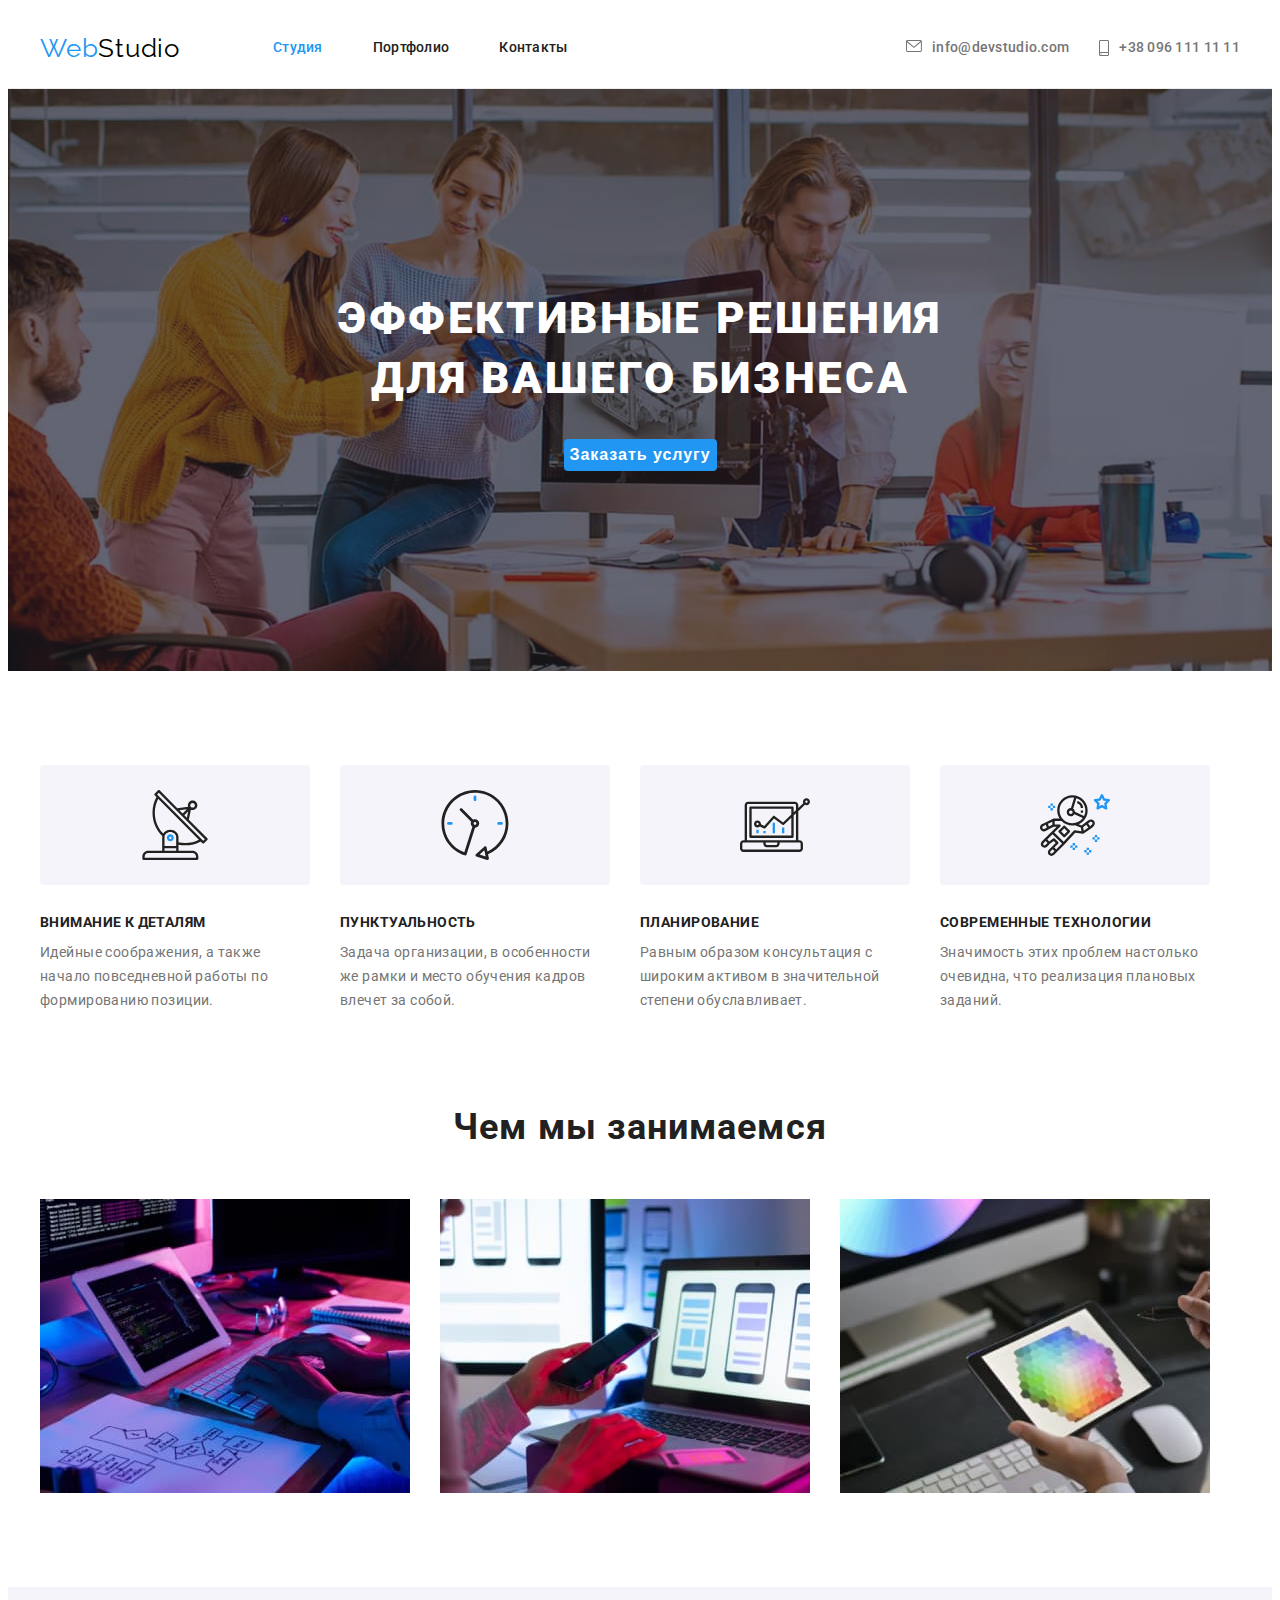
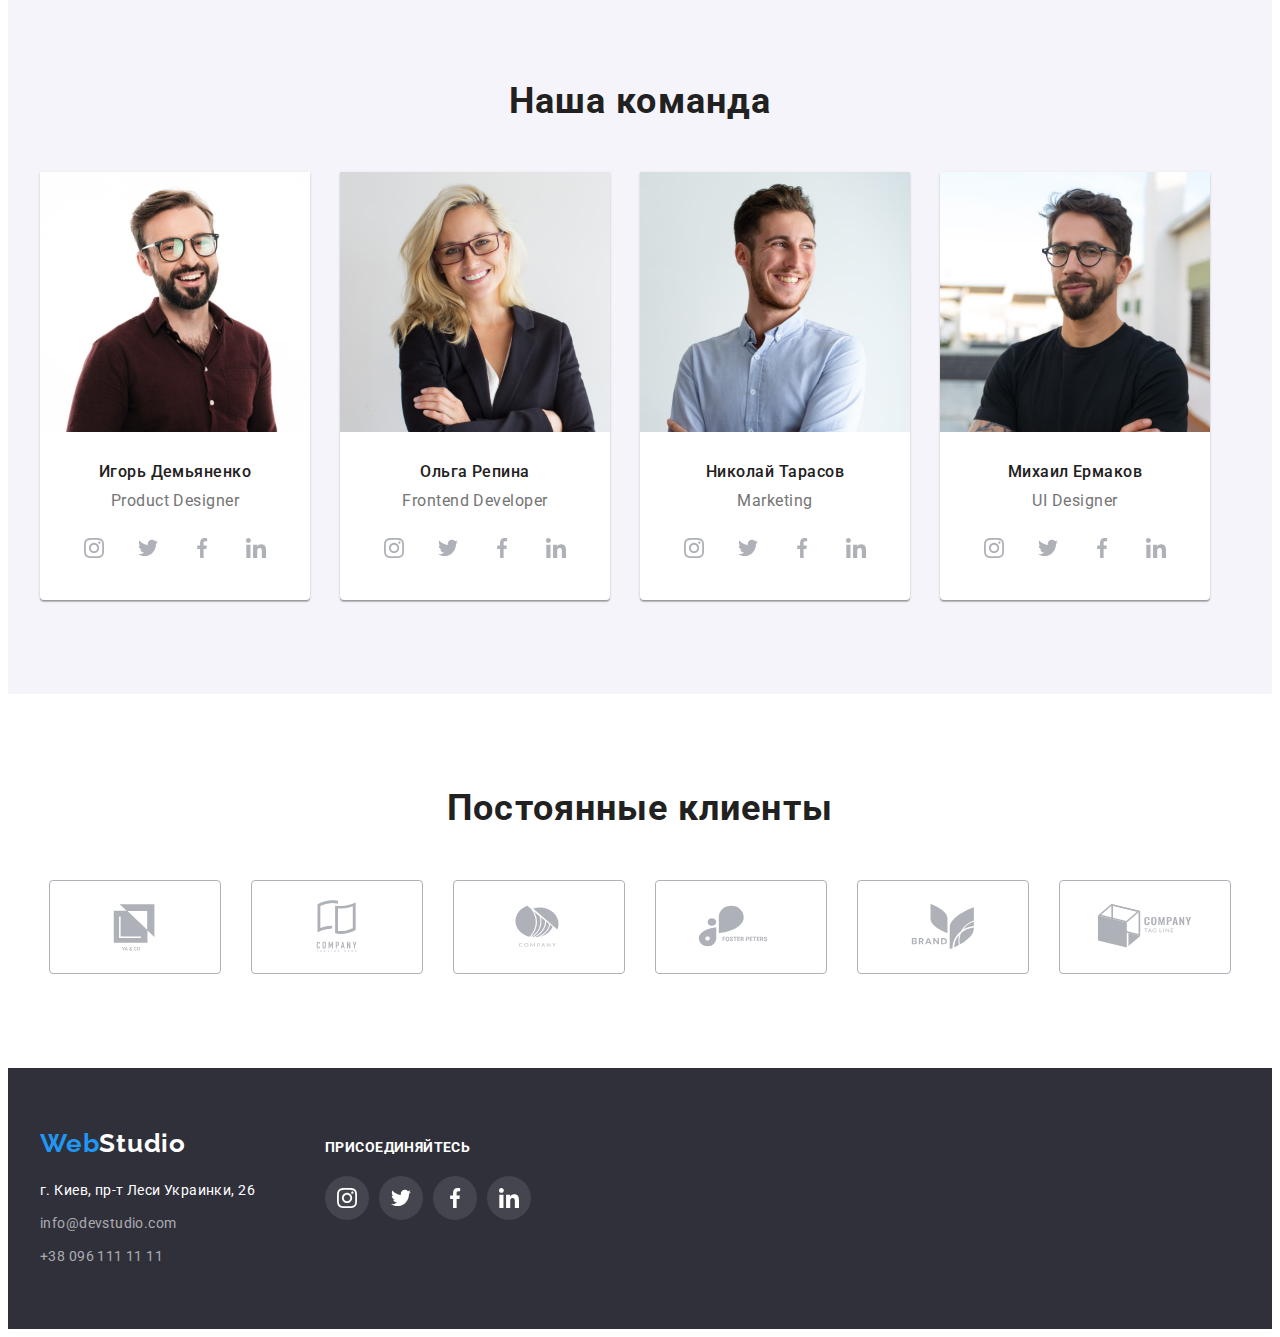
==== index.html @ e710389e "1" ====
<!DOCTYPE html>
<html lang="ru">
<head>
   
    <meta charset="UTF-8">
    <meta http-equiv="X-UA-Compatible" content="IE=edge">
    <meta name="viewport" content="width=device-width, initial-scale=1.0">
    <title>Document</title>
    <link rel="stylesheet" href="https://cdnjs.cloudflare.com/ajax/libs/modern-normalize/1.1.0/modern-normalize.min.css"
        integrity="sha512-wpPYUAdjBVSE4KJnH1VR1HeZfpl1ub8YT/NKx4PuQ5NmX2tKuGu6U/JRp5y+Y8XG2tV+wKQpNHVUX03MfMFn9Q=="
        crossorigin="anonymous" referrerpolicy="no-referrer" />
    <link rel="preconnect" href="https://fonts.googleapis.com">
    <link rel="preconnect" href="https://fonts.gstatic.com" crossorigin>
    <link href="https://fonts.googleapis.com/css2?family=Roboto&display=swap" rel="stylesheet">
    <link rel="preconnect" href="https://fonts.googleapis.com">
    <link rel="preconnect" href="https://fonts.gstatic.com" crossorigin>
    <link href="https://fonts.googleapis.com/css2?family=Raleway:wght@700&family=Roboto:wght@400;500;700;900&display=swap"
        rel="stylesheet">
    <link rel="stylesheet" href="./css/styles.css">
</head>

<body>
    <!-- header -->
    <header class="header">
        <div class="container header-container">
        <nav class="nav">
            <a class="link logo" lang="en" href="./index.html">Web<span>Studio</span></a>
            <ul class="nav-list">
                <li class="item nav-item"><a class="link header-link current" href="./index.html">Студия</a></li>
                <li class="item nav-item"><a class="link header-link" href="./portfolio.html">Портфолио</a></li>
                <li class="item nav-item"><a class="link header-link" href="">Контакты</a></li>
            </ul>
        </nav>
        <div class="header-contacts">
        <ul class="nav-contacts">
            <li class="contacts-items item header-mail"><a class="header-contacts link-mail" href="mailto:info@devstudio.com">
             <svg class="header-icons header-icons-" width="16" height="12">
                <use href="./img/sprite/icons.svg#icon-envelope">
                </use>
            </svg>
                info@devstudio.com</a>
            </li>
            <li class="contacts-items header-tel">
                <a class="header-contacts link-tel" href="tel:+380961111111">
                    <svg class="header-icons header-icons-smart" width="10" height="16">
                        <use href="./img/sprite/icons.svg#icon-smartphone">
                        </use>
                    </svg>
                    +38 096 111 11 11</a>
            </li>
        </ul>
        </div>
        </div>
    </header>
    <!-- main -->
    <main>
        <!-- hero -->
        <section class="hero">
            <div class="container">
            <h1>Эффективные решения<br> для вашего бизнеса</h1>
            <button class="button butoon-hero" type="button">Заказать услугу</button>
            </div>
        </section>
        <!-- information_about_the_company -->
        <section class="information">
            <div class="container information-container">
            <h2 class="visually-hidden">О нас</h2>
            <ul class="information-list">
                <li class="list information-item">
                    <div class="information-svg">
                        <svg class="information-icon-imege" width="70" height="70">
                            <use href="img/sprite/icons.svg#icon-antenna">
                            </use>
                        </svg>
                    </div>
                    <h3 class="information-titel">Внимание к деталям</h3>
                    <p class="information-after-titel">Идейные соображения, а также начало повседневной работы по формированию позиции.</p>
                </li>
                <li class="item information-item">
                    <div class="information-svg">
                        <svg class="information-icon-imege" width="70" height="70">
                            <use href="img/sprite/icons.svg#icon-clock">
                            </use>
                        </svg>
                    </div>
                    <h3 class="information-titel">Пунктуальность</h3>
                    <p class="information-after-titel">Задача организации, в особенности же рамки и место обучения кадров влечет за собой.</p>
                </li>
                <li class="item information-item">
                    <div class="information-svg">
                        <svg class="information-icon-imege" width="70" height="70">
                            <use href="img/sprite/icons.svg#icon-diagram">
                            </use>
                        </svg>
                    </div>
                    <h3 class="information-titel">Планирование</h3>
                    <p class="information-after-titel">Равным образом консультация с широким активом в значительной степени обуславливает.</p>
                </li>
                <li class="item information-item">
                    <div class="information-svg">
                        <svg class="information-icon-imege" width="70" height="70">
                            <use href="img/sprite/icons.svg#icon-astronaut">
                            </use>
                        </svg>
                    </div>
                    <h3 class="information-titel">Современные технологии</h3>
                    <p class="information-after-titel">Значимость этих проблем настолько очевидна, что реализация плановых заданий.</p>
                </li>
            </ul>
            </div>
        </section>
        <!-- what_are_we_doing -->
        <section class="services">
            <div class="container">
            <h2 class="work">Чем мы занимаемся</h2>
            <ul class="work-list">
                <li class="item work-item">
                    <img src="./img/what_are_we_doing/img.jpg" alt="На мониторе изображена вёрска" width="370" height="294">
                </li>
                <li class="item work-item">
                    <img src="./img/what_are_we_doing/img1.jpg" alt="Адаптирование под платформы" width="370" height="294">
                </li>
                <li class="item work-item">
                    <img src="./img/what_are_we_doing/img2.jpg" alt="Оформление" width="370" height="294">
                </li>
            </ul>
            </div>
        </section>
        <!-- our_team -->
        <section class="our-team">
            <div class="container">
            <h2 class="team">Наша команда</h2>
            <ul class="team-list">
                <li class="item team-item">
                    <img src="./img/our_team/img.jpg" alt="Парень, участник команды" width="270" height="260">
                    <div class="team-name">
                    <h3 class="team-title">Игорь Демьяненко</h3>
                    <p class="team-after-title" lang="en">Product Designer</p>
                      <ul class="team-list-kontacts">
                          <li class="list-kontacts-item">
                              <a href="" class="team-social-link" target="blank" rel="noopener noreferrer">
                                  <svg class="team-social-icon" width="20" height="20">
                                      <use href="./img/sprite/icons.svg#icon-instagram">
                                      </use>
                                    </svg>
                                </a>
                            </li>
                          <li class="list-kontacts-item">
                              <a href="" class="team-social-link" target="blank" rel="noopener noreferrer">
                                  <svg class="team-social-icon" width="20" height="20">
                                      <use href="./img/sprite/icons.svg#icon-twitter">
                                      </use>
                                    </svg>
                                </a>
                            </li>
                          <li class="list-kontacts-item">
                              <a href="" class="team-social-link" target="blank" rel="noopener noreferrer">
                                  <svg class="team-social-icon" width="20" height="20">
                                      <use href="./img/sprite/icons.svg#icon-facebook">
                                      </use>
                                    </svg>
                                </a>
                            </li>
                          <li class="list-kontacts-item">
                              <a href="" class="team-social-link" target="blank" rel="noopener noreferrer">
                                  <svg class="team-social-icon" width="20" height="20">
                                      <use href="./img/sprite/icons.svg#icon-linkedin">
                                      </use>
                                    </svg>
                                </a>
                            </li>
                      </ul>
                </div>
                </li>
                <li class="item team-item">
                    <img src="./img/our_team/img1.jpg" alt="Девушка, участница команды" width="270" height="260">
                    <div class="team-name">
                    <h3 class="team-title">Ольга Репина</h3>
                    <p class="team-after-title" lang="en">Frontend Developer</p>
                        <ul class="team-list-kontacts">
                            <li class="list-kontacts-item">
                                <a href="" class="team-social-link" target="blank" rel="noopener noreferrer">
                                    <svg class="team-social-icon" width="20" height="20">
                                        <use href="./img/sprite/icons.svg#icon-instagram">
                                        </use>
                                    </svg>
                                </a>
                            </li>
                            <li class="list-kontacts-item">
                                <a href="" class="team-social-link" target="blank" rel="noopener noreferrer">
                                    <svg class="team-social-icon" width="20" height="20">
                                        <use href="./img/sprite/icons.svg#icon-twitter">
                                        </use>
                                    </svg>
                                </a>
                            </li>
                            <li class="list-kontacts-item">
                                <a href="" class="team-social-link" target="blank" rel="noopener noreferrer">
                                    <svg class="team-social-icon" width="20" height="20">
                                        <use href="./img/sprite/icons.svg#icon-facebook">
                                        </use>
                                    </svg>
                                </a>
                            </li>
                            <li class="list-kontacts-item">
                                <a href="" class="team-social-link" target="blank" rel="noopener noreferrer">
                                    <svg class="team-social-icon" width="20" height="20">
                                        <use href="./img/sprite/icons.svg#icon-linkedin">
                                        </use>
                                    </svg>
                                </a>
                            </li>
                        </ul>
                    </div>
                </li>
                <li class="item team-item">
                    <img src="./img/our_team/img2.jpg" alt="Парень, участник команды" width="270" height="260">
                    <div class="team-name">
                    <h3 class="team-title">Николай Тарасов</h3>
                    <p class="team-after-title" lang="en">Marketing</p>
                        <ul class="team-list-kontacts">
                            <li class="list-kontacts-item">
                                <a href="" class="team-social-link" target="blank" rel="noopener noreferrer">
                                    <svg class="team-social-icon" width="20" height="20">
                                        <use href="./img/sprite/icons.svg#icon-instagram" target="blank" rel="noopener noreferrer">
                                        </use>
                                    </svg>
                                </a>
                            </li>
                            <li class="list-kontacts-item">
                                <a href="" class="team-social-link" target="blank" rel="noopener noreferrer">
                                    <svg class="team-social-icon" width="20" height="20">
                                        <use href="./img/sprite/icons.svg#icon-twitter" target="blank" rel="noopener noreferrer">
                                        </use>
                                    </svg>
                                </a>
                            </li>
                            <li class="list-kontacts-item">
                                <a href="" class="team-social-link" target="blank" rel="noopener noreferrer">
                                    <svg class="team-social-icon" width="20" height="20">
                                        <use href="./img/sprite/icons.svg#icon-facebook" target="blank" rel="noopener noreferrer">
                                        </use>
                                    </svg>
                                </a>
                            </li>
                            <li class="list-kontacts-item">
                                <a href="" class="team-social-link" target="blank" rel="noopener noreferrer">
                                    <svg class="team-social-icon" width="20" height="20">
                                        <use href="./img/sprite/icons.svg#icon-linkedin" target="blank" rel="noopener noreferrer">
                                        </use>
                                    </svg>
                                </a>
                            </li>
                        </ul>
                    </div>
                </li>
                <li class="item team-item">
                    <img src="./img/our_team/img3.jpg" alt="Парень, участник команды" width="270" height="260">
                    <div class="team-name">
                    <h3 class="team-title">Михаил Ермаков</h3>
                    <p class="team-after-title" lang="en">UI Designer</p>
                        <ul class="team-list-kontacts">
                            <li class="list-kontacts-item">
                                <a href="" class="team-social-link" target="blank" rel="noopener noreferrer">
                                    <svg class="team-social-icon" width="20" height="20">
                                        <use href="./img/sprite/icons.svg#icon-instagram">
                                        </use>
                                    </svg>
                                </a>
                            </li>
                            <li class="list-kontacts-item">
                                <a href="" class="team-social-link" target="blank" rel="noopener noreferrer">
                                    <svg class="team-social-icon" width="20" height="20">
                                        <use href="./img/sprite/icons.svg#icon-twitter">
                                        </use>
                                    </svg>
                                </a>
                            </li>
                            <li class="list-kontacts-item">
                                <a href="" class="team-social-link" target="blank" rel="noopener noreferrer">
                                    <svg class="team-social-icon" width="20" height="20">
                                        <use href="./img/sprite/icons.svg#icon-facebook">
                                        </use>
                                    </svg>
                                </a>
                            </li>
                            <li class="list-kontacts-item">
                                <a href="" class="team-social-link" target="blank" rel="noopener noreferrer">
                                    <svg class="team-social-icon" width="20" height="20">
                                        <use href="./img/sprite/icons.svg#icon-linkedin">
                                        </use>
                                    </svg>
                                </a>
                            </li>
                        </ul>
                    </div>
                </li>
            </ul>
            </div>
        </section>
        <!-- regular-customers -->
        <section class="customers">
            <div class="container">
                <h2 class="customers-title">Постоянные клиенты</h2>
                <ul class="customers-list">
                    <li class="customers-item">
                        <a href=""  class="customers-link" target="blank" rel="noopener noreferrer">
                            <svg class="customers-svg" width="106" height="60">
                                <use href="./img/sprite/icons.svg#icon-Logo1">
                                </use>
                            </svg>
                        </a>
                    </li>
                    <li class="customers-item">
                        <a href=""  class="customers-link" target="blank" rel="noopener noreferrer">
                            <svg class="customers-svg" width="106" height="60">
                                <use href="./img/sprite/icons.svg#icon-Logo2">
                                </use>
                            </svg>
                        </a>
                    </li>
                    <li class="customers-item">
                        <a href=""  class="customers-link" target="blank" rel="noopener noreferrer">
                            <svg class="customers-svg" width="106" height="60">
                                <use href="./img/sprite/icons.svg#icon-Logo3">
                                </use>
                            </svg>
                        </a>
                    </li>
                    <li class="customers-item">
                        <a href=""  class="customers-link" target="blank" rel="noopener noreferrer">
                            <svg class="customers-svg" width="106" height="60">
                                <use href="./img/sprite/icons.svg#icon-Logo4">
                                </use>
                            </svg>
                        </a>
                    </li>
                    <li class="customers-item">
                        <a href=""  class="customers-link" target="blank" rel="noopener noreferrer">
                            <svg class="customers-svg" width="106" height="60">
                                <use href="./img/sprite/icons.svg#icon-Logo5">
                                </use>
                            </svg>
                        </a>
                    </li>
                    <li class="customers-item">
                        <a href="" class="customers-link" target="blank" rel="noopener noreferrer">
                            <svg class="customers-svg" width="106" height="60">
                                <use href="./img/sprite/icons.svg#icon-Logo6">
                                </use>
                            </svg>
                        </a>
                    </li>
                </ul>
            </div>
        </section>
    </main>
    <!-- footer -->
    <footer class="footer">
        <div class="container">
         <div class="footer-adres"> 
        <a class="link footer-logo" lang="en" href="./index.html">Web<span>Studio</span></a>
        <address class="address">
        <ul class="address-list">
            <li  class="footer-item">
                <a class="link address-item-map" href="https://goo.gl/maps/XnTj627wTrtUJCZ2A" target="blank" rel="noopener noreferrer">г. Киев, пр-т Леси Украинки, 26</a>
            </li>
            <li  class="footer-item">
                <a class="link address-item" href="mailto:info@devstudio.com">info@devstudio.com</a>
            </li>
             <li  class="footer-item">
                <a class="link address-item" href="tel:+380961111111">+38 096 111 11 11</a>
             </li>
         </ul>  
        </address>
        </div>
        <div class="footer-adres">
        <h3 class="footer-social-title">присоединяйтесь</h3>
        <ul class="footer-social">
            <li class="footer-social-item"> <a href="" class="footer-social-link" target="blank" rel="noopener noreferrer">
                <svg class="footer-svg" width="20" height="20">
                    <use href="./img/sprite/icons.svg#icon-instagram">

                    </use>
                </svg>
            </a>
        </li>
            <li class="footer-social-item"> <a href="" class="footer-social-link" target="blank" rel="noopener noreferrer">
                <svg class="footer-svg" width="20" height="20">
                    <use href="./img/sprite/icons.svg#icon-twitter">

                    </use>
                </svg>
            </a>
        </li>
            <li class="footer-social-item"> <a href="" class="footer-social-link" target="blank" rel="noopener noreferrer">
                <svg class="footer-svg" width="20" height="20">
                    <use href="./img/sprite/icons.svg#icon-facebook">

                    </use>
                </svg>
            </a>
        </li>
            <li class="footer-social-item"> <a href="" class="footer-social-link" target="blank" rel="noopener noreferrer">
                <svg class="footer-svg" width="20" height="20">
                    <use href="./img/sprite/icons.svg#icon-linkedin">

                    </use>
                </svg>
            </a>
        </li>
        </ul>
        </div>
        </div>
    </footer>

</body>

</html>
---- css/styles.css ----
:root {
  --item-point: none;
  --title-color: #212121;
  --decoration-none: none;
  --link-accent-color: #2196f3;
}

body {
  font-family: "Roboto", sans-serif;
}

h1,
h2,
h3,
h4,
h5,
h6,
p {
  margin: 0;
}
ul,
ol {
  margin: 0;
  padding-left: 0;
}

button {
  cursor: pointer;
}

img {
  display: block;
}

.container {
  width: 1200px;
  padding-left: 15px;
  padding-right: 15px;
  margin: 0 auto;
}

li {
  list-style: var(--item-point);
}

.link {
  text-decoration: var(--decoration-none);
  color: var(--title-color);
}

.link:hover,
.link:focus {
  color: var(--link-accent-color);
}
.current {
  color: var(--link-accent-color);
}
.header-link:hover,
.header-link:focus {
  color: var(--link-accent-color);
}

.visually-hidden {
  position: absolute;
  white-space: nowrap;
  width: 1px;
  height: 1px;
  overflow: hidden;
  border: 0;
  padding: 0;
  clip: rect(0 0 0 0);
  clip-path: inset(50%);
  margin: -1px;
}

/*  ---------      HEADER   ---------    */

.header {
  border-bottom: 1px solid #ececec;
}
.header-container {
  display: flex;
  align-items: center;
}
.nav {
  display: flex;
  align-items: center;
}

.logo span {
  text-decoration: var(--decoration-none);
  font-family: "Raleway";
  font-weight: 700px;
  font-size: 26px;
  line-height: 1.19;
  letter-spacing: 0.03em;
  color: #000000;
  text-decoration: var(--decoration-none);
}

.logo {
  margin-right: 93px;
  text-decoration: var(--decoration-none);
  font-family: "Raleway", "sans-serif";
  font-weight: 700px;
  font-size: 26px;
  line-height: 1.19;
  letter-spacing: 0.03em;
  color: #2196f3;
}

.header-link {
  display: block;
  padding-bottom: 32px;
  padding-top: 32px;
}

.nav-contacts {
  display: flex;
  align-items: center;
}

.nav-list {
  display: flex;
  font-weight: 500;
  font-size: 14px;
  line-height: 1.14;
  letter-spacing: 0.02em;
}

.nav-list > .nav-item:not(:last-child) {
  margin-right: 50px;
}

.header-contacts:hover,
.nav-contacts:focus {
  color: var(--link-accent-color);
}

.header-contacts {
  display: flex;
  text-align: center;
  margin-left: auto;
  text-decoration: var(--decoration-none);
  font-weight: 500;
  font-size: 14px;
  line-height: 1.14;
  letter-spacing: 0.02em;
  color: #757575;
}

.contacts-items:not(:last-child) {
  margin-right: 30px;
}

.header-icons {
  fill: currentColor;
  display: flex;
  align-items: center;
  margin-right: 10px;
}

.header-icons:hover,
.header-icons:focus {
  color: var(--link-accent-color);
}

/* ------------HERO---------------------  */
.hero {
  max-width: 1600px;
  margin: 0 auto;
  padding-top: 200px;
  padding-bottom: 200px;
  background-color: #2f303a;
  background-image: linear-gradient(
      rgba(47, 48, 58, 0.4),
      rgba(47, 48, 58, 0.4)
    ),
    url(../img/hero/hero-img.jpg);
  background-repeat: no-repeat;
  background-position: center;
  background-size: cover;
}

h1 {
  margin-bottom: 30px;
  text-align: center;
  font-weight: 900;
  font-size: 44px;
  line-height: 1.36;
  letter-spacing: 0.06em;
  text-transform: uppercase;
  color: #ffffff;
}

.butoon-hero {
  border-radius: 4px;
  border: none;
  max-width: 200px;
  display: block;
  margin-right: auto;
  margin-left: auto;
  font-weight: 700;
  font-size: 16px;
  line-height: 1.88;
  letter-spacing: 0.06em;
  color: #ffffff;
  background: #2196f3;
  cursor: pointer;
}

.butoon-hero:hover {
  background: #188ce8;
}

/* ---------------information_about_the_company------------------------ */
.information {
  padding-top: 94px;
  padding-bottom: 94px;
}

.information-item {
  width: 270px;
}

.information-item:not(:last-child) {
  margin-right: 30px;
}

.information-list {
  display: flex;
}

.information-titel {
  margin-bottom: 10px;
  font-weight: 700;
  font-size: 14px;
  line-height: 1.14;
  letter-spacing: 0.03em;
  text-transform: uppercase;
  color: var(--title-color);
}

.information-after-titel {
  font-weight: 400;
  font-size: 14px;
  line-height: 1.71;
  letter-spacing: 0.03em;
  color: #757575;
}

.information-svg {
  display: flex;
  margin-bottom: 30px;
  align-items: center;
  justify-content: center;
  display: flex;
  width: 270px;
  height: 120px;
  background-color: #f5f4fa;
  border-radius: 4px;
}

.information-list-item:not(:last-child) {
  margin-right: 30px;
}

/* ----------------what_are_we_doing--------------- */
.services {
  padding-bottom: 94px;
}
.work {
  margin-bottom: 50px;
  text-align: center;
  font-weight: 700;
  font-size: 36px;
  line-height: 1.17;
  letter-spacing: 0.03em;
  color: var(--title-color);
}

.work-list {
  display: flex;
}

.work-item:not(:last-child) {
  margin-right: 30px;
}

/* ------------------our_team----------------- */
.our-team {
  padding-top: 94px;
  padding-bottom: 94px;
  background-color: #f5f4fa;
}

.team {
  text-align: center;
  margin-bottom: 50px;
  font-weight: 700;
  font-size: 36px;
  line-height: 1.16;
  letter-spacing: 0.03em;
  color: var(--title-color);
}

.team-list {
  text-align: center;
  display: flex;
}

.team-item {
  background: #ffffff;
  width: 270px;
  box-shadow: 0px 1px 3px rgba(0, 0, 0, 0.12), 0px 1px 1px rgba(0, 0, 0, 0.14),
    0px 2px 1px rgba(0, 0, 0, 0.2);
  border-radius: 0px 0px 4px 4px;
}

.team-item:not(:last-child) {
  margin-right: 30px;
}

.team-name {
  padding: 30px 20px;
}

.team-title {
  margin-bottom: 10px;
  font-weight: 500;
  font-size: 16px;
  line-height: 1.19;
  letter-spacing: 0.03em;
  color: var(--title-color);
}

.team-after-title {
  margin-bottom: 16px;
  font-weight: 400;
  font-size: 16px;
  line-height: 19px;
  letter-spacing: 0.03em;
  color: #757575;
}

.list-kontacts-item + .list-kontacts-item {
  margin-left: 10px;
}

.team-list-kontacts {
  justify-content: center;
  display: flex;
}

.team-social-link {
  width: 44px;
  height: 44px;
  background-color: #ffffff;
  border-radius: 50%;
  display: flex;
  justify-content: center;
  align-items: center;
}

.team-social-link:hover,
.team-social-link:focus {
  background-color: var(--link-accent-color);
}

.team-social-icon {
  fill: #afb1b8;
}

.team-social-link:hover .team-social-icon,
.team-social-link:focus .team-social-icon {
  fill: #ffffff;
}

/* ---------------------customers--------------------- */

.customers {
  padding-top: 94px;
  padding-bottom: 94px;
}

.customers-title {
  margin-bottom: 50px;
  font-weight: 700;
  font-size: 36px;
  line-height: 1.16;
  letter-spacing: 0.03em;
  text-align: center;
  color: var(--title-color);
}

.customers-list {
  display: flex;
  justify-content: center;
  align-items: center;
}

.customers-item:not(:last-child) {
  margin-right: 30px;
}

.customers-link {
  border: 1px solid #afb1b8;
  border-radius: 4px;
  width: 170px;
  height: 92px;
  background-color: #ffffff;
  display: flex;
  align-items: center;
  justify-content: center;
  fill: #afb1b8;
}

.customers-link:hover,
.customers-link:focus {
  fill: var(--link-accent-color);
  border: 1px solid var(--link-accent-color);
}

/* ------------------portfolio--------------------- */
.portfolio {
  padding-top: 94px;
  padding-bottom: 94px;
}

.filters {
  justify-content: center;
  display: flex;
  margin-bottom: 50px;
}

.filters-item:not(:last-child) {
  margin-right: 8px;
}

.filters-item:hover,
.filters-item:focus {
  box-shadow: 0px 3px 1px rgba(0, 0, 0, 0.1), 0px 1px 2px rgba(0, 0, 0, 0.08),
    0px 2px 2px rgba(0, 0, 0, 0.12);
  border-radius: 4px;
}

.button-filtres {
  padding: 6px 22px;
}

.button-filtres {
  font-weight: 500;
  font-size: 16px;
  line-height: 1.63;
  letter-spacing: 0.03em;
  color: #212121;
  cursor: pointer;
  border: none;
  background: #f5f4fa;
  border-radius: 4px;
}

.button-filtres:hover,
.button-filtres:focus {
  background: #2196f3;
}

.button-filtres:hover,
.button-filtres:focus {
  color: #ffffff;
}

.project {
  display: flex;
  flex-wrap: wrap;
}

.project h2 {
  margin-bottom: 4px;
}

.project-item {
  margin-right: 30px;
  margin-bottom: 30px;
}

.project-item:hover,
.project-item:focus {
  box-shadow: 0px 1px 1px rgba(0, 0, 0, 0.12), 0px 4px 4px rgba(0, 0, 0, 0.06),
    1px 4px 6px rgba(0, 0, 0, 0.16);
}

.project-item:nth-child(3n + 0) {
  margin-right: 0px;
}

.project-item:nth-last-child(-n + 3) {
  margin-bottom: 0px;
}

.rpoject-text {
  padding: 20px;
  border: 1px solid #eeeeee;
  border-top: none;
  width: 370px;
}

.portfolio-link {
  display: block;
  text-decoration: var(--decoration-none);
}

.project-title {
  font-weight: 700;
  font-size: 18px;
  line-height: 2;
  letter-spacing: 0.06em;
  color: var(--title-color);
}

.project-after-title {
  font-weight: 400;
  font-size: 16px;
  line-height: 1.86;
  letter-spacing: 0.03em;
  color: #757575;
}
/* ---------------------footer------------------ */
.footer {
  padding-top: 60px;
  padding-bottom: 60px;
  background-color: #2f303a;
}

.footer-logo {
  display: block;
  margin-bottom: 20px;
  font-family: "Raleway", "sans-serif";
  font-weight: 700;
  font-size: 26px;
  line-height: 1.19;
  letter-spacing: 0.03em;
  color: #2196f3;
}

.footer-logo span {
  font-family: Raleway;
  font-weight: 700;
  font-size: 26px;
  line-height: 1.19;
  letter-spacing: 0.03em;
  color: #ffffff;
}

.address-item-map {
  font-style: normal;
  font-weight: 400;
  font-size: 14px;
  line-height: 1.71;
  letter-spacing: 0.03em;
  color: #ffffff;
}

.address-item {
  font-style: normal;
  font-weight: 400;
  font-size: 14px;
  line-height: 1.71;
  letter-spacing: 0.03em;
  color: rgba(255, 255, 255, 0.6);
}

.footer-item:not(:last-child) {
  margin-bottom: 9px;
}

.footer-social {
  display: flex;
}

.footer-social-item:not(:last-child) {
  margin-right: 10px;
}

.footer-social-link {
  display: flex;
  justify-content: center;
  align-items: center;
  width: 44px;
  height: 44px;
  border-radius: 50%;
  background-color: #44454e;
  justify-content: center;
}

.footer-svg {
  fill: #ffffff;
}

.footer-social-link:hover,
.footer-social-link:focus {
  background-color: var(--link-accent-color);
}

.footer-social-title {
  margin-bottom: 20px;
  font-weight: 700;
  font-size: 14px;
  line-height: 1.14;
  letter-spacing: 0.03em;
  text-transform: uppercase;
  color: #ffffff;
}
.footer-adres:not(:last-child) {
  margin-right: 70px;
}

.footer > .container {
  display: flex;
  align-items: baseline;
}
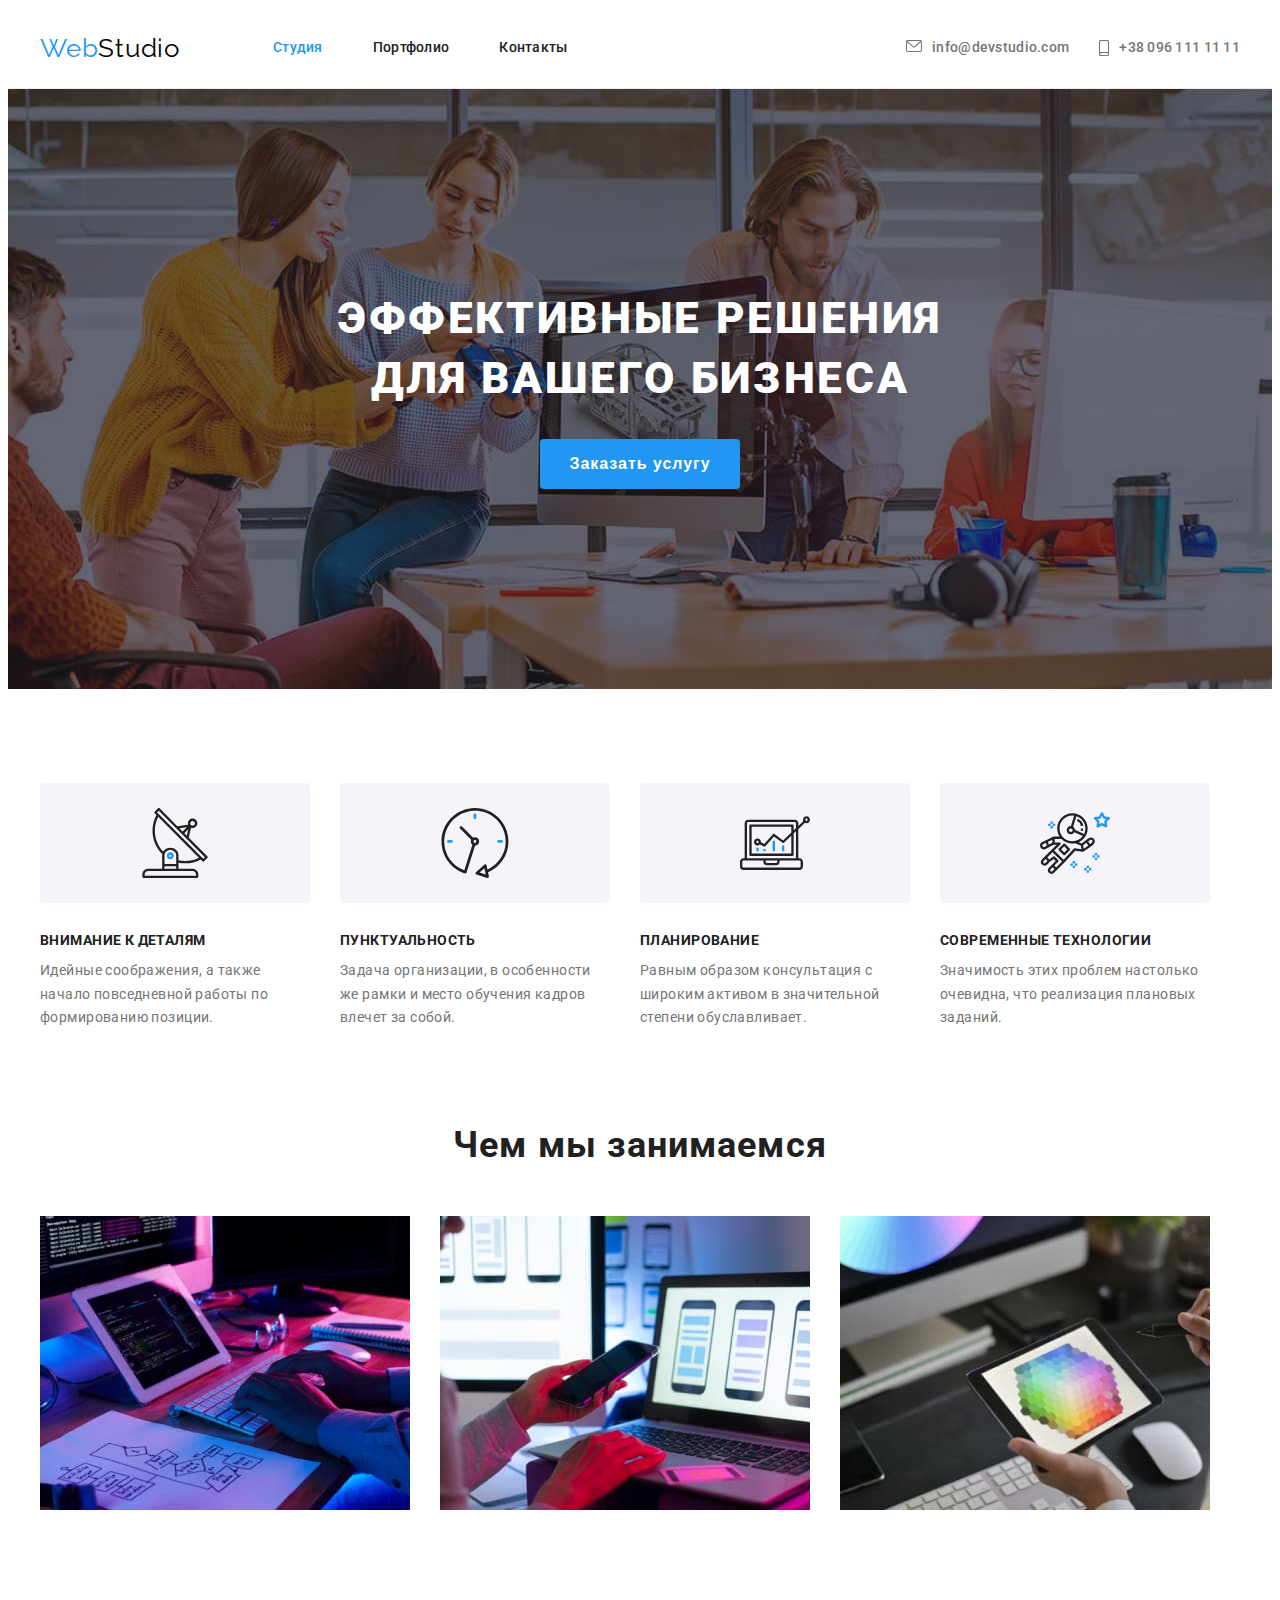
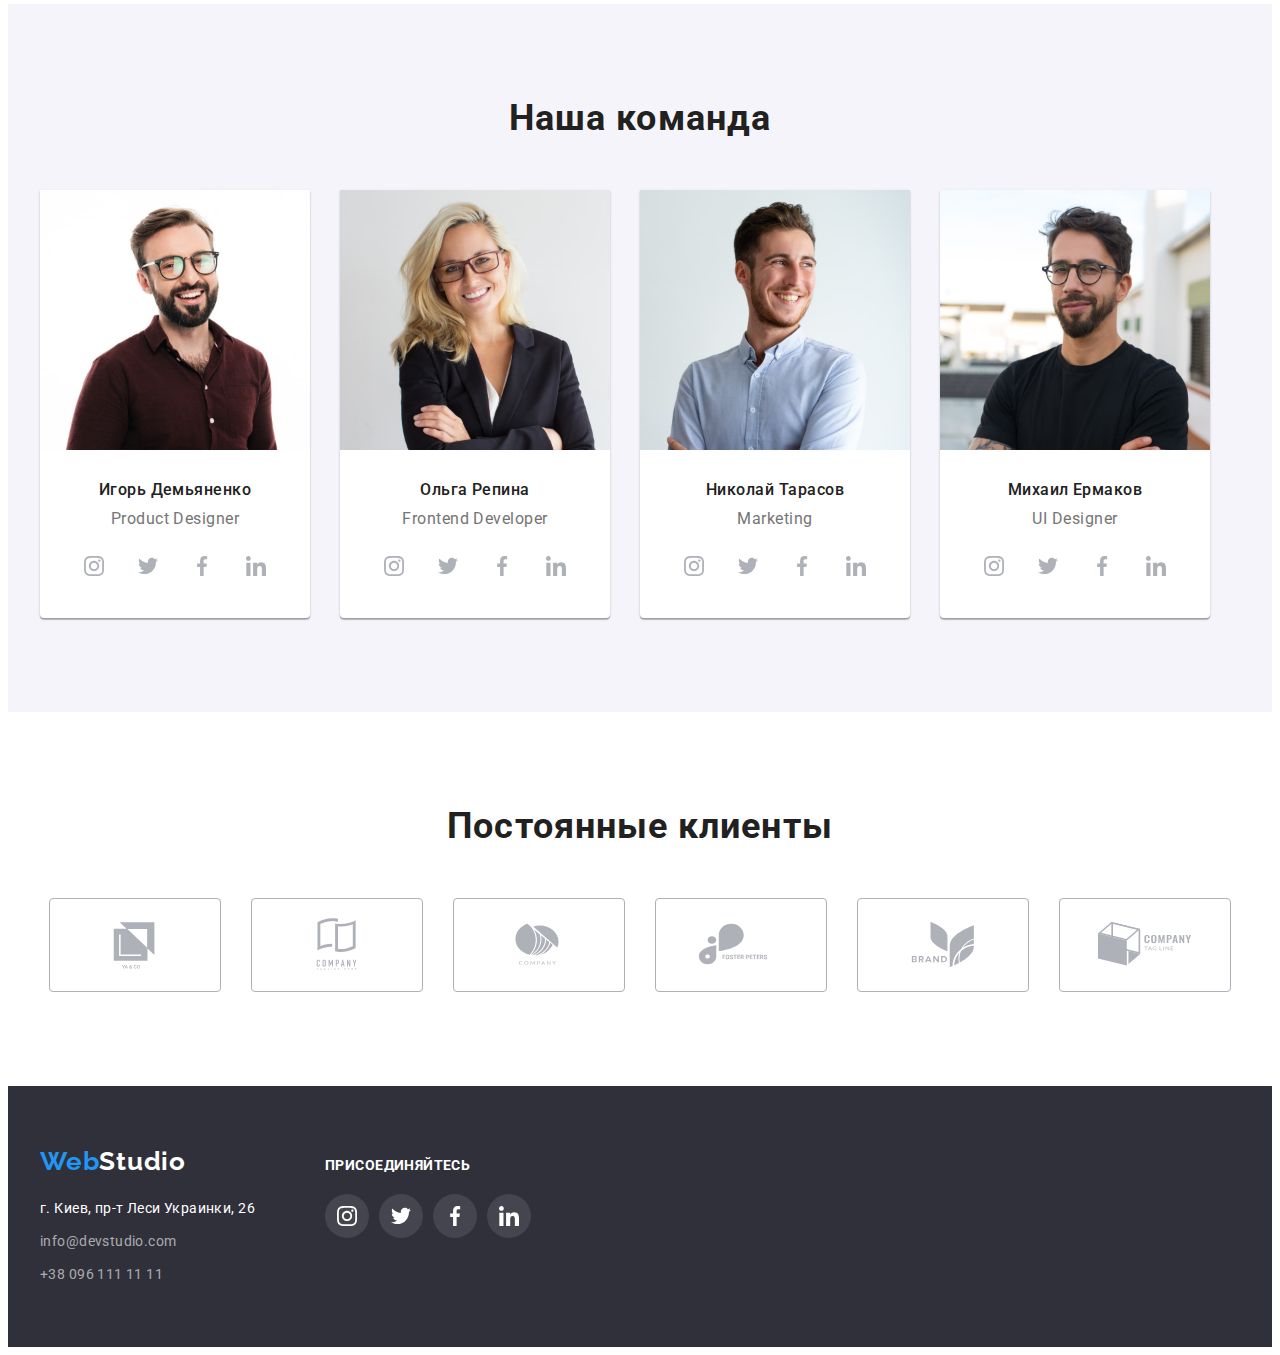
==== commit 05ef82ea: "1" ====
--- a/index.html
+++ b/index.html
@@ -413,7 +413,7 @@
         </div>
         </div>
     </footer>
-
+    <script src="./js/modal.js"></script>
 </body>
 
 </html>--- a/css/styles.css
+++ b/css/styles.css
@@ -133,7 +133,7 @@
 }
 
 .header-contacts:hover,
-.nav-contacts:focus {
+.header-contacts:focus {
   color: var(--link-accent-color);
 }
 
@@ -158,11 +158,6 @@
   display: flex;
   align-items: center;
   margin-right: 10px;
-}
-
-.header-icons:hover,
-.header-icons:focus {
-  color: var(--link-accent-color);
 }
 
 /* ------------HERO---------------------  */
@@ -196,7 +191,8 @@
 .butoon-hero {
   border-radius: 4px;
   border: none;
-  max-width: 200px;
+  height: 50px;
+  min-width: 200px;
   display: block;
   margin-right: auto;
   margin-left: auto;
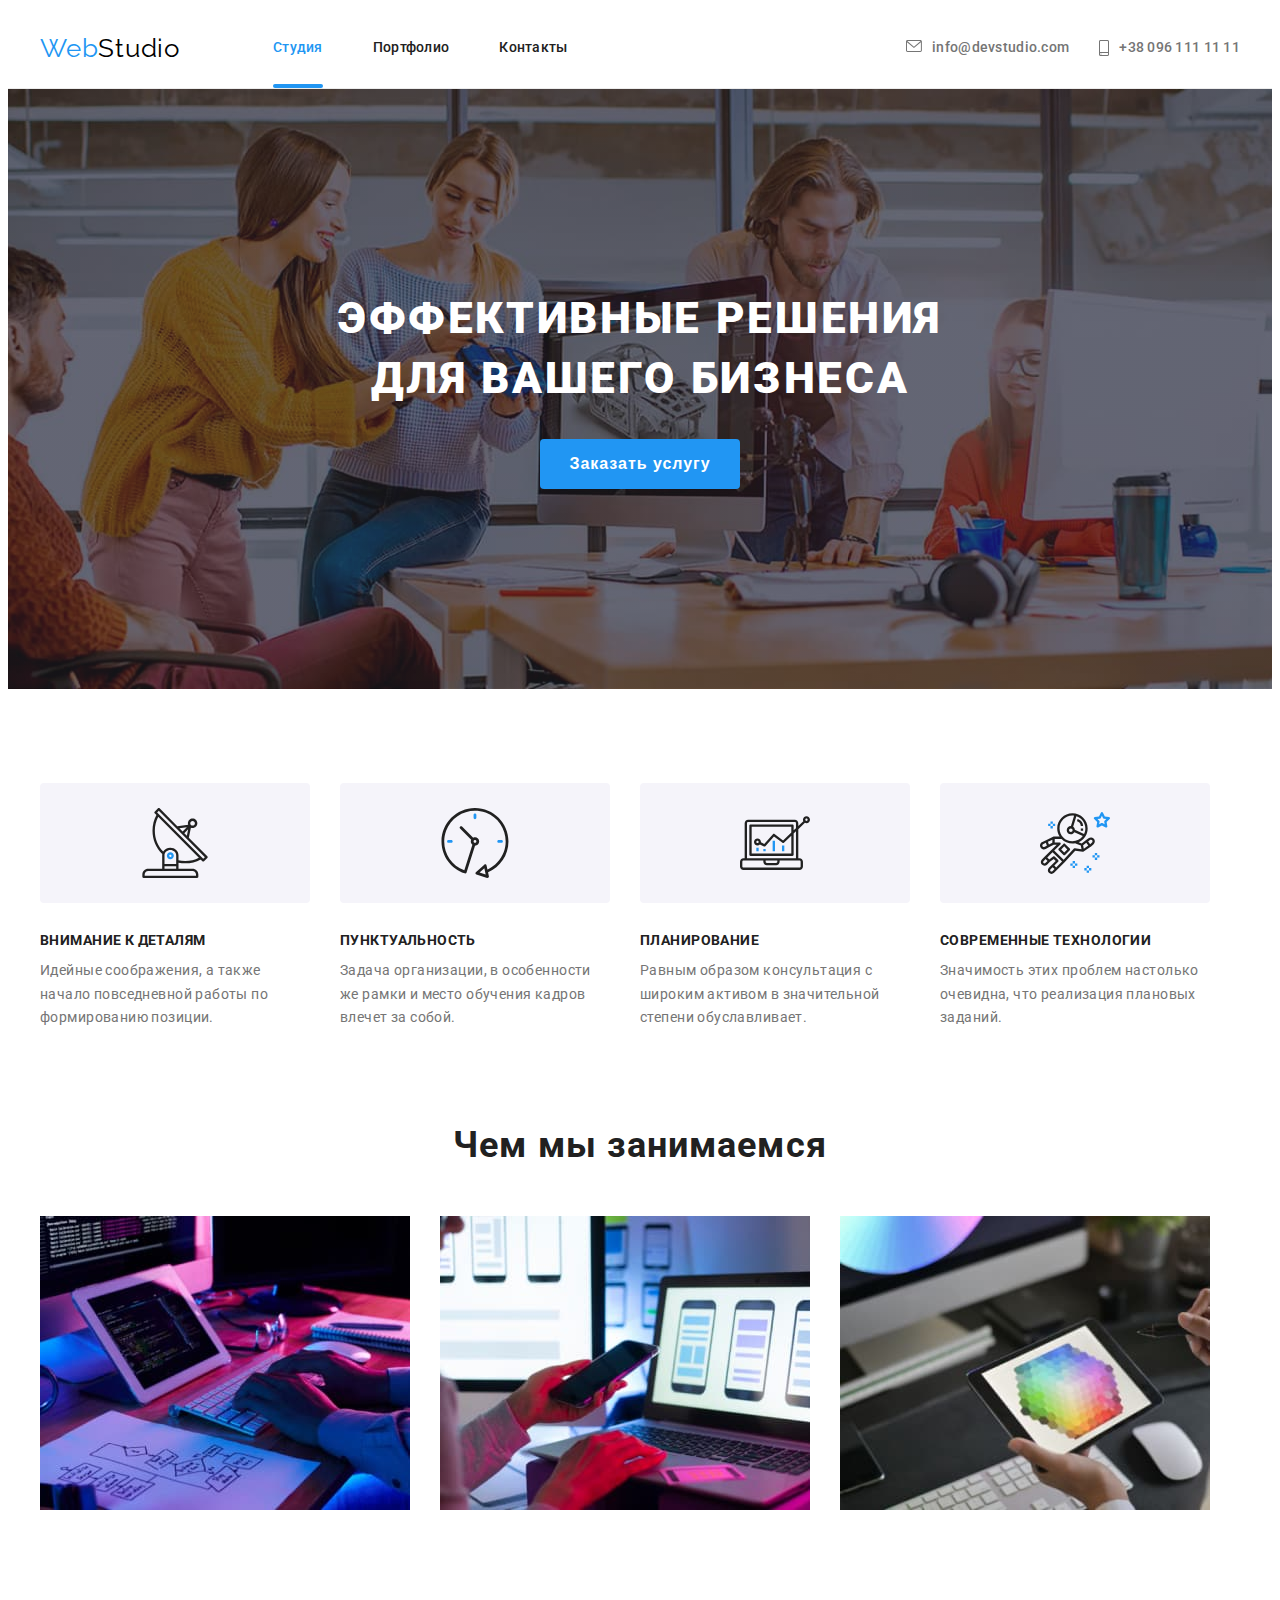
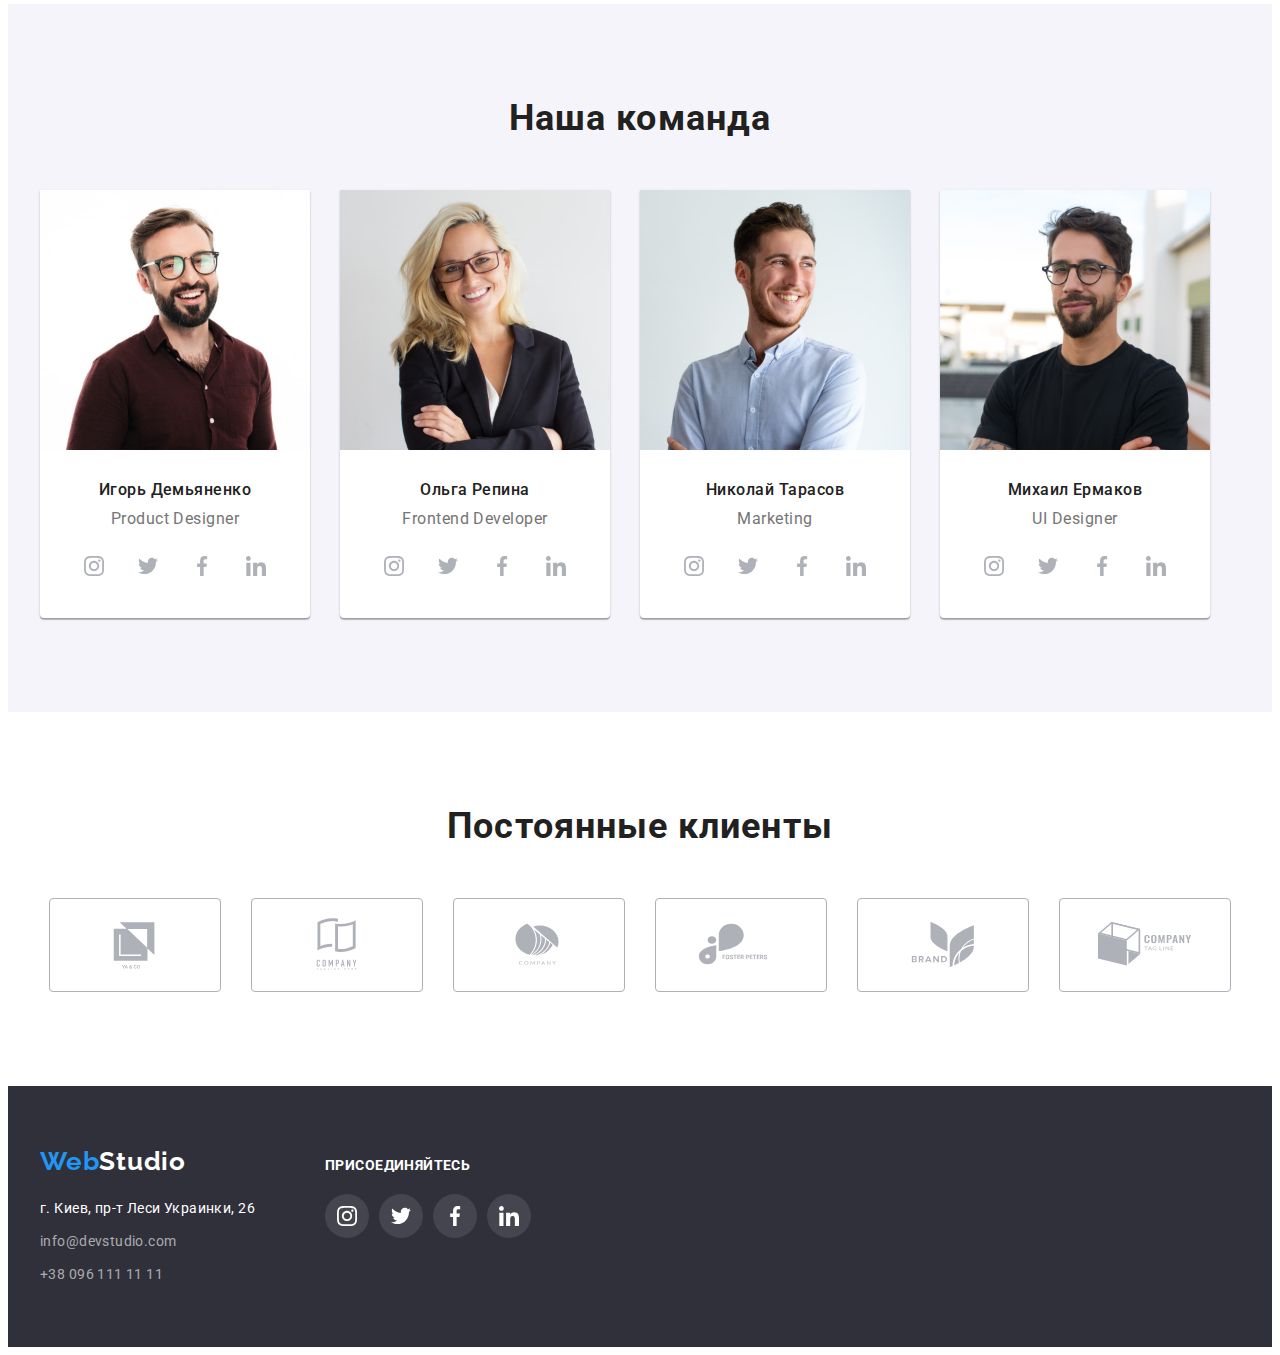
==== commit 3417f59d: "3" ====
--- a/index.html
+++ b/index.html
@@ -58,7 +58,7 @@
         <section class="hero">
             <div class="container">
             <h1>Эффективные решения<br> для вашего бизнеса</h1>
-            <button class="button butoon-hero" type="button">Заказать услугу</button>
+            <button type="button" class="button butoon-hero" data-modal-open >Заказать услугу</button>
             </div>
         </section>
         <!-- information_about_the_company -->
@@ -413,6 +413,15 @@
         </div>
         </div>
     </footer>
+    <div class="backdrop is-hidden" data-modal>
+        <div class="modal">
+            <button type="button" class="modal-close" data-modal-close>
+                <svg class="close-svg" width="14" height="14">
+                    <use href="./img/sprite/icons.svg#icon-close"></use>
+                </svg>
+            </button>
+        </div>
+    </div>
     <script src="./js/modal.js"></script>
 </body>
 
--- a/css/styles.css
+++ b/css/styles.css
@@ -113,6 +113,21 @@
   display: block;
   padding-bottom: 32px;
   padding-top: 32px;
+}
+
+.nav-item {
+  position: relative;
+}
+
+.current::after {
+  content: "";
+  width: 100%;
+  height: 4px;
+  border-radius: 2px;
+  position: absolute;
+  background-color: var(--link-accent-color);
+  left: 0;
+  bottom: 0;
 }
 
 .nav-contacts {
@@ -191,7 +206,7 @@
 .butoon-hero {
   border-radius: 4px;
   border: none;
-  height: 50px;
+  min-height: 50px;
   min-width: 200px;
   display: block;
   margin-right: auto;
@@ -486,12 +501,22 @@
     1px 4px 6px rgba(0, 0, 0, 0.16);
 }
 
+.project-item:hover .project-img-text,
+.project-item:hover .project-img-text {
+  transform: translateY(0);
+}
+
 .project-item:nth-child(3n + 0) {
   margin-right: 0px;
 }
 
 .project-item:nth-last-child(-n + 3) {
   margin-bottom: 0px;
+}
+
+.project-item-wrap {
+  overflow: hidden;
+  position: relative;
 }
 
 .rpoject-text {
@@ -506,6 +531,22 @@
   text-decoration: var(--decoration-none);
 }
 
+.project-img-text {
+  height: 100%;
+  transition: transform 250ms;
+  padding: 64px 24px;
+  font-weight: 400;
+  font-size: 18px;
+  line-height: 1.55;
+  letter-spacing: 0.03em;
+  color: #ffffff;
+  position: absolute;
+  top: 0;
+  left: 0;
+  background-color: rgba(33, 150, 243, 0.9);
+  transform: translateY(100%);
+}
+
 .project-title {
   font-weight: 700;
   font-size: 18px;
@@ -615,3 +656,44 @@
   display: flex;
   align-items: baseline;
 }
+
+/* ----------------modal------------ */
+.backdrop {
+  position: fixed;
+  top: 0;
+  background-color: rgba(0, 0, 0, 0.2);
+  width: 100vw;
+  height: 100vh;
+  transition: opacity 700ms, visibility 700ms;
+}
+
+.modal {
+  width: 528px;
+  min-height: 581px;
+  background-color: #ffffff;
+  border-radius: 4px;
+  position: absolute;
+  top: 50%;
+  left: 50%;
+  transform: translate(-50%, -50%) scale(1);
+}
+
+.modal-close {
+  width: 30px;
+  height: 30px;
+  border-radius: 50%;
+  background-color: #ffffff;
+  border: 1px solid rgba(0, 0, 0, 0.1);
+  display: flex;
+  align-items: center;
+  justify-content: center;
+  position: absolute;
+  top: 8px;
+  right: 8px;
+}
+
+.is-hidden {
+  opacity: 0;
+  pointer-events: none;
+  visibility: hidden;
+}
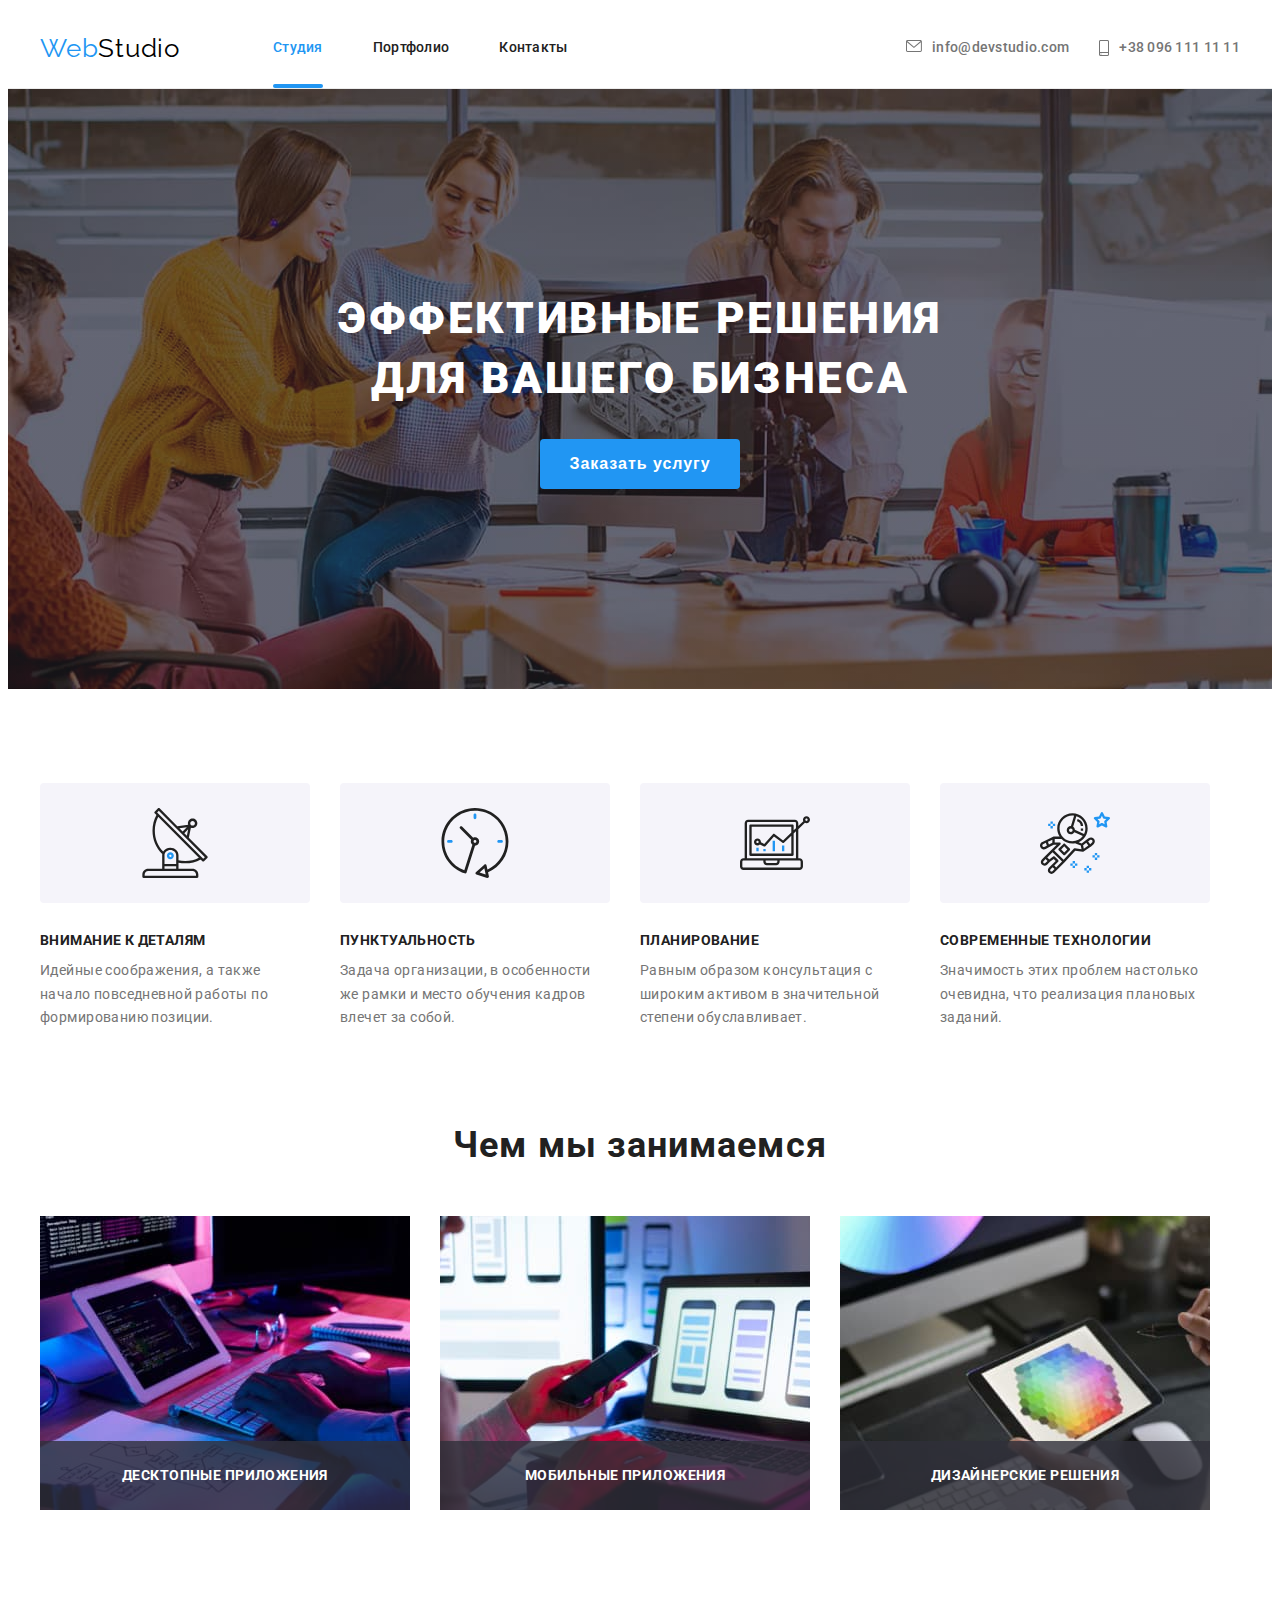
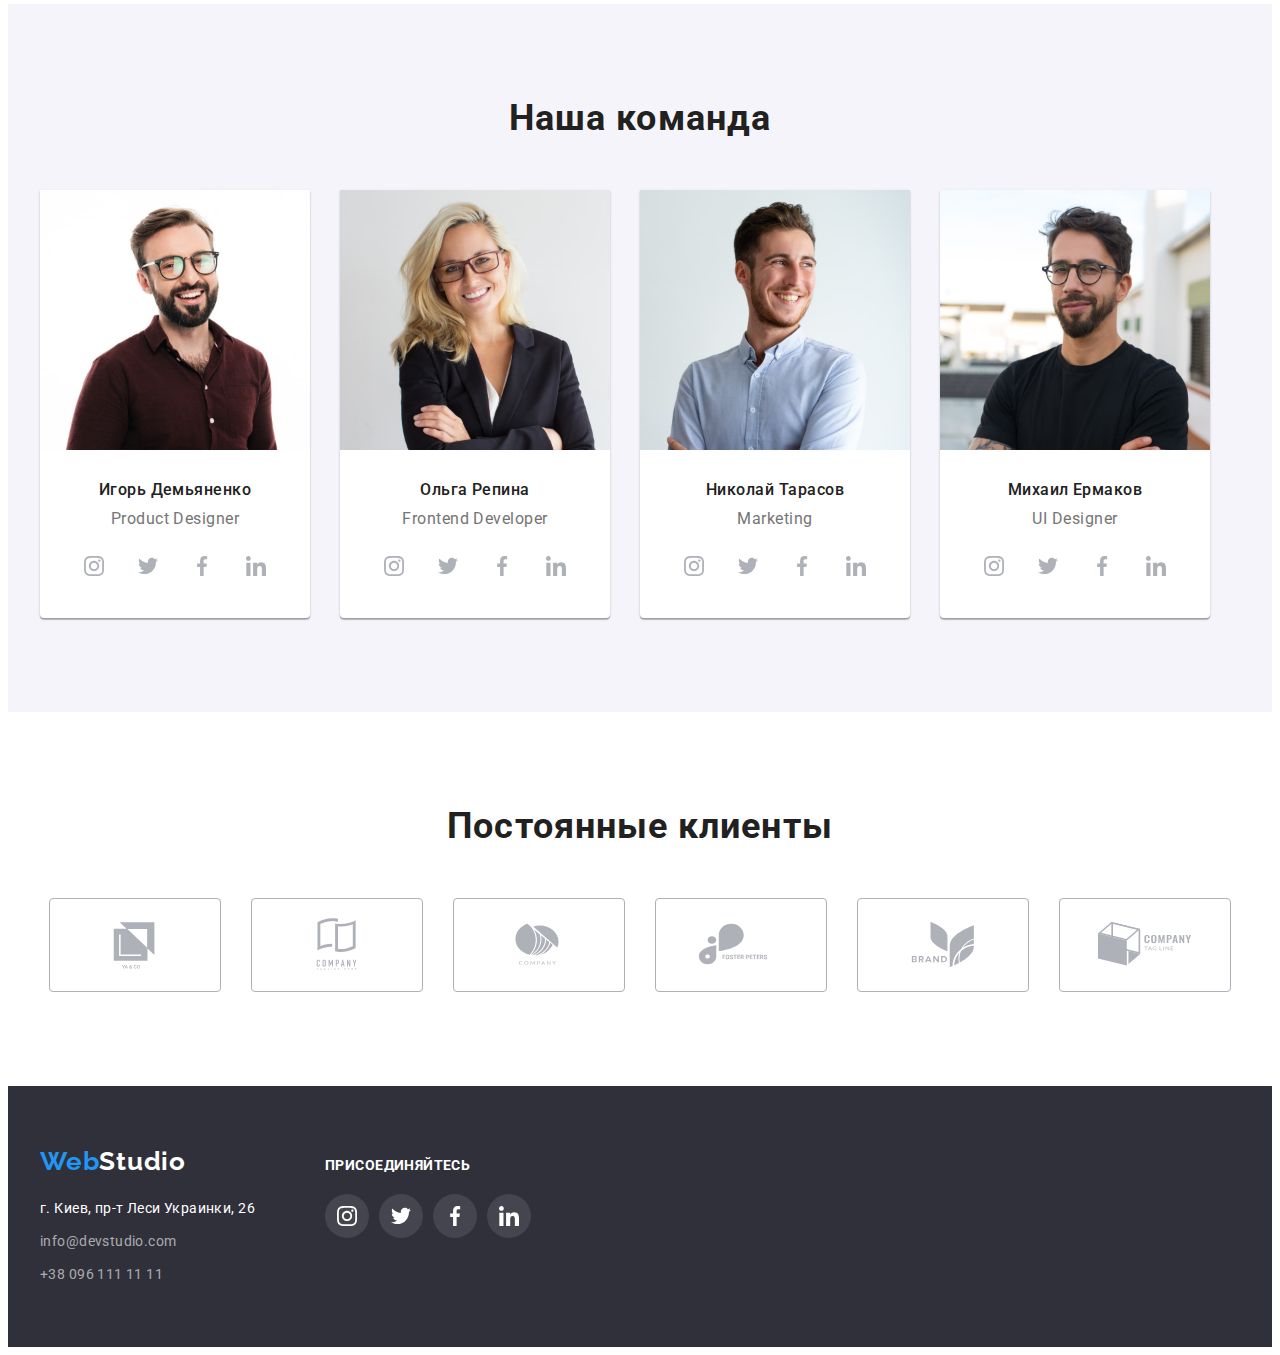
==== commit e35cdb62: "3" ====
--- a/index.html
+++ b/index.html
@@ -116,12 +116,21 @@
             <ul class="work-list">
                 <li class="item work-item">
                     <img src="./img/what_are_we_doing/img.jpg" alt="На мониторе изображена вёрска" width="370" height="294">
+                    <p>
+                        Десктопные приложения
+                    </p>
                 </li>
                 <li class="item work-item">
                     <img src="./img/what_are_we_doing/img1.jpg" alt="Адаптирование под платформы" width="370" height="294">
+                    <p>
+                        Мобильные приложения
+                    </p>
                 </li>
                 <li class="item work-item">
                     <img src="./img/what_are_we_doing/img2.jpg" alt="Оформление" width="370" height="294">
+                    <p>
+                        Дизайнерские решения
+                    </p>
                 </li>
             </ul>
             </div>
--- a/css/styles.css
+++ b/css/styles.css
@@ -3,6 +3,7 @@
   --title-color: #212121;
   --decoration-none: none;
   --link-accent-color: #2196f3;
+  --hover-time: color 250ms linear;
 }
 
 body {
@@ -110,6 +111,7 @@
 }
 
 .header-link {
+  transition: var(--hover-time);
   display: block;
   padding-bottom: 32px;
   padding-top: 32px;
@@ -153,6 +155,7 @@
 }
 
 .header-contacts {
+  transition: var(--hover-time);
   display: flex;
   text-align: center;
   margin-left: auto;
@@ -298,6 +301,26 @@
   margin-right: 30px;
 }
 
+.work-item {
+  position: relative;
+}
+
+.work-item > p {
+  padding-top: 27px;
+  padding-bottom: 27px;
+  width: 370px;
+  position: absolute;
+  bottom: 0;
+  font-weight: 700;
+  font-size: 14px;
+  line-height: 1.14;
+  text-align: center;
+  letter-spacing: 0.03em;
+  text-transform: uppercase;
+  color: #ffffff;
+  background-color: rgba(47, 48, 58, 0.8);
+}
+
 /* ------------------our_team----------------- */
 .our-team {
   padding-top: 94px;
